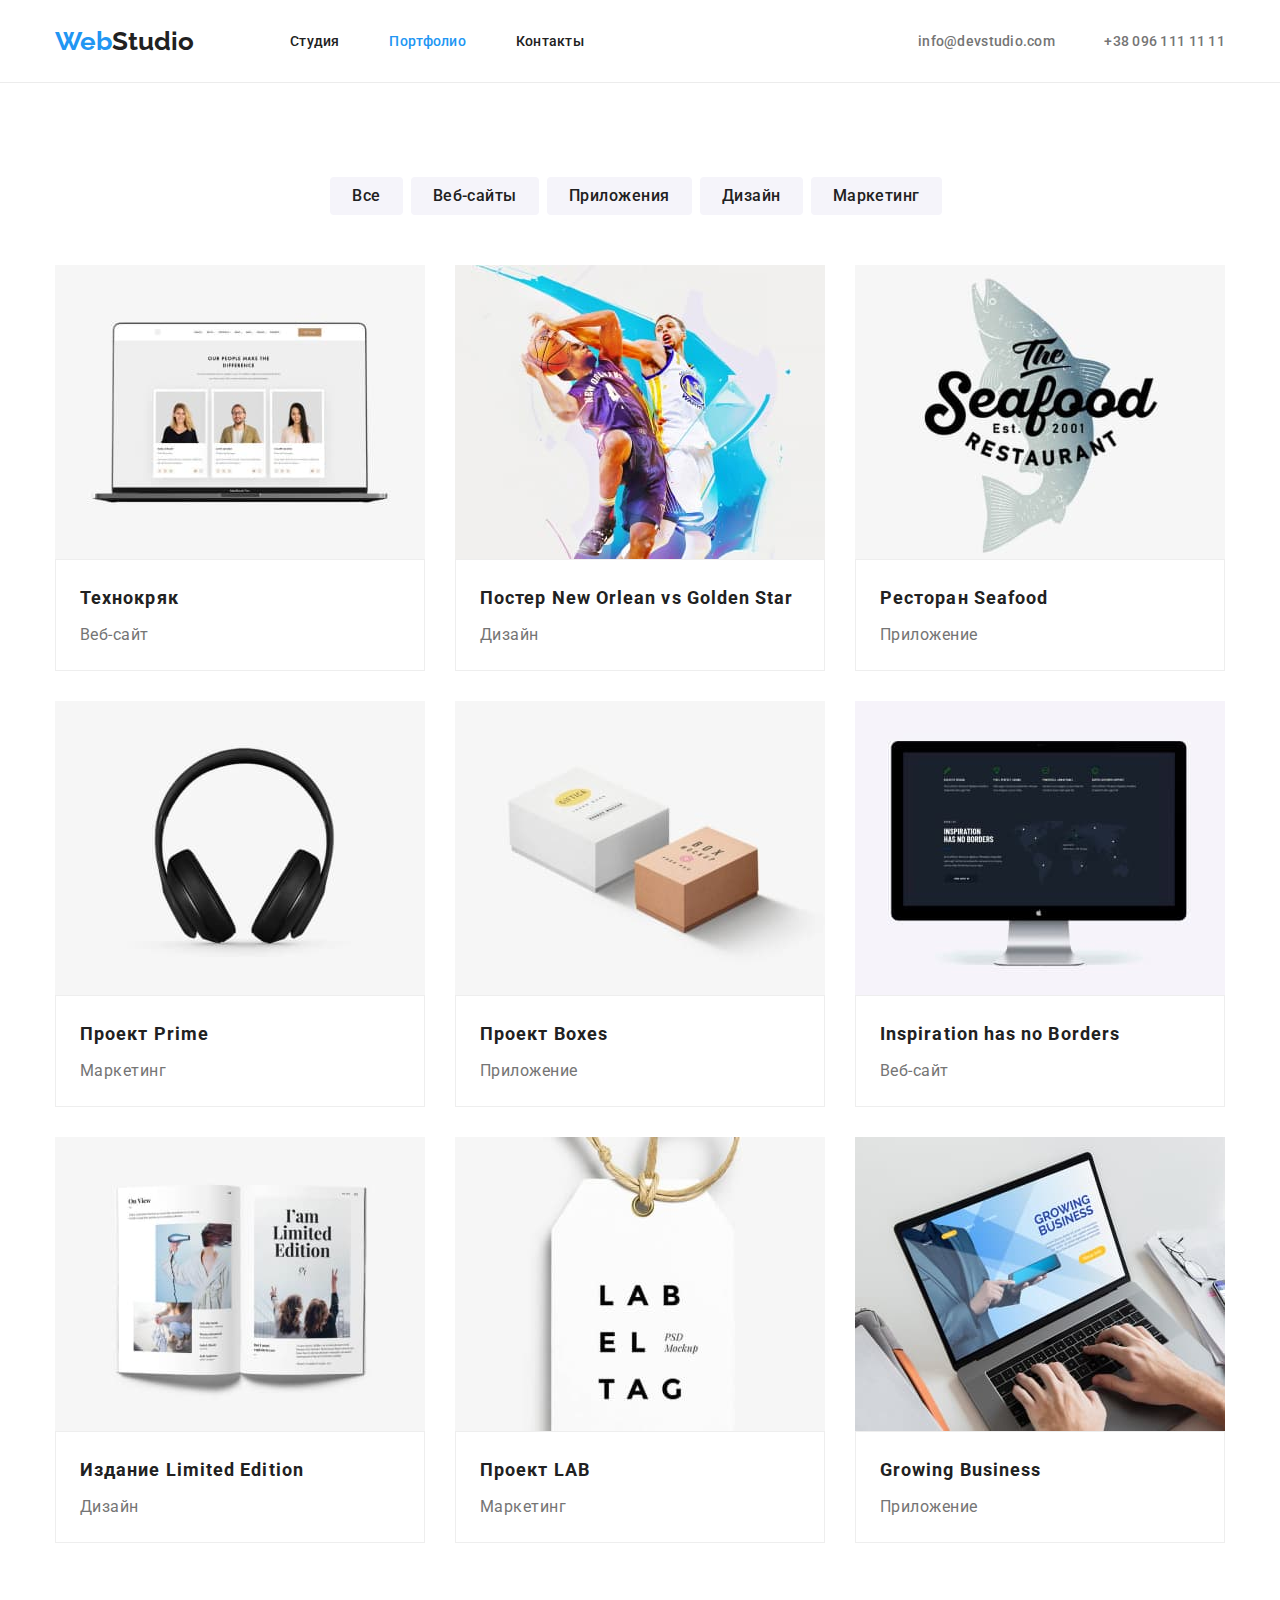
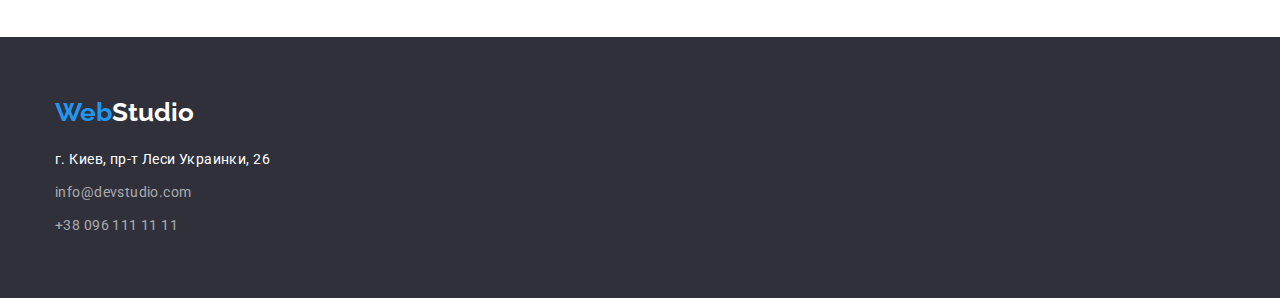
==== portfolio.html @ ea47c7c9 "copied  files to  repository" ====
<!DOCTYPE html>
 <html lang="en">
 <head>
    <meta charset="UTF-8">
    <meta http-equiv="X-UA-Compatible" content="IE=edge">
    <meta name="viewport" content="width=device-width, initial-scale=1.0">
    <title>Document</title>   
    <link rel="preconnect" href="https://fonts.gstatic.com">
    <link href="https://fonts.googleapis.com/css2?family=Raleway:wght@700&family=Roboto:wght@400;500;700;900&display=swap" rel="stylesheet">
    <link rel="stylesheet" href="https://cdnjs.cloudflare.com/ajax/libs/modern-normalize/1.0.0/modern-normalize.min.css">
    <link rel="stylesheet" href="./css/styles.css">
 </head>
 <body>
 <header>
    
    <div class="conteiner">
          <nav class="sait-nav"> 
             <a href="./index.html" class="logo"><span class="logo-web">Web</span>Studio</a>
         
          <ul class="sait-link">
            <li>
                <a href="./index.html" class="link">Студия</a>
             </li>
             <li>
                <a href="./portfolio.html" class="link active">Портфолио</a>
             </li>
             <li>
                <a href="" class="link">Контакты</a>
             </li>
          </ul>     
          <ul class="sait-contacts">
             <li>
                <a href="mail:info@devstudio.com" class="link mail">info@devstudio.com</a>
             </li>
             <li>
                <a href="tel:+380961111111" class="link phone" >+38 096 111 11 11</a>
             </li>
          </ul> 
    
       </nav>  
    </div>
     
 </header>
 <main>
     <!-- Выбор проектов -->
     <section class="portfolio">
         <div class="conteiner">
         <!-- <h2></h2> -->
          <ul class="filter">
             <li>
                <button type="button" class="btn ">Все</button>
             </li>
             <li>
                <button type="button" class="btn web">Веб-сайты</button>
             </li>
             <li>
                <button type="button" class="btn app ">Приложения</button>
             </li>
             <li>
                <button type="button"class="btn design" >Дизайн</button>
             </li>
             <li>
                <button type="button" class="btn market">Маркетинг</button>
             </li>
          </ul> 
         </div>  
         <!-- <h2></h2> -->
         <div class="conteiner">
         <ul class="project">
             <li class="projekt-choice">
                <article class="card">
                   <div class="card-thumb">
                      <img src="./images/project1.jpg" alt="проект 1" width="370">
                   </div>
                </article>
               <div class="card-content">                                   
                     <h3 class="portfolio-item">Технокряк</h3>
                     <p class="portfolio-text">Веб-сайт</p>                                   
               </div> 

               <li class="projekt-choice">
                  <article class="card">
                     <div class="card-thumb">
                        <img src="./images/project2.jpg" alt="проект2" width="370">
                     </div>
                  </article>
                 <div class="card-content">                                   
                   <h3 class="portfolio-item">Постер New Orlean vs Golden Star</h3>
                   <p class="portfolio-text">Дизайн</p>                                 
                 </div> 
                
                 <li class="projekt-choice">
                  <article class="card">
                     <div class="card-thumb">
                        <img src="./images/project3.jpg" alt="проект3" width="370">
                     </div>
                  </article>
                 <div class="card-content">                                   
                   <h3 class="portfolio-item">Ресторан Seafood</h3>
                   <p class="portfolio-text">Приложение</p>                             
                 </div> 

                 <li class="projekt-choice">
                  <article class="card">
                     <div class="card-thumb">
                        <img src="./images/project4.jpg" alt="проект4" width="370">
                     </div>
                  </article>
                 <div class="card-content">                                   
                  <h3 class="portfolio-item" >Проект Prime</h3>
                  <p class="portfolio-text">Маркетинг</p>                     
                 </div> 
              
                 <li class="projekt-choice">
                  <article class="card">
                     <div class="card-thumb">
                        <img src="./images/project5.jpg" alt="проект5" width="370">
                     </div>
                  </article>
                 <div class="card-content">                                   
                  <h3 class="portfolio-item">Проект Boxes</h3>
                  <p class="portfolio-text">Приложение</p>               
                 </div> 
            
                 <li class="projekt-choice">
                  <article class="card">
                     <div class="card-thumb">
                        <img src="./images/project6.jpg" alt="проект6" width="370">
                     </div>
                  </article>
                 <div class="card-content">                                   
                  <h3 class="portfolio-item">Inspiration has no Borders</h3>
                 <p class="portfolio-text">Веб-сайт</p>         
                 </div> 
             
                 <li class="projekt-choice">
                  <article class="card">
                     <div class="card-thumb">
                        <img src="./images/project7.jpg" alt="проект7" width="370">
                     </div>
                  </article>
                 <div class="card-content">                                   
                   <h3 class="portfolio-item">Издание Limited Edition</h3>
                   <p class="portfolio-text">Дизайн</p>    
                 </div> 
                
                 <li class="projekt-choice">
                  <article class="card">
                     <div class="card-thumb">
                        <img src="./images/project8.jpg" alt="проект8" width="370">
                     </div>
                  </article>
                 <div class="card-content">                                   
                   <h3 class="portfolio-item">Проект LAB</h3>
                   <p class="portfolio-text">Маркетинг</p>
                 </div> 
                
                 <li class="projekt-choice">
                  <article class="card">
                     <div class="card-thumb">
                        <img src="./images/project9.jpg" alt="проект9" width="370">
                     </div>
                  </article>
                 <div class="card-content">                                   
                  <h3 class="portfolio-item">Growing Business</h3>
                  <p class="portfolio-text" >Приложение</p>
                </div>                      
         </ul>
        </div>
      
     </section>
 </main>
 <!-- Контакты -->
 <footer class="footer"> 
         <div class="conteiner">
          <a href="./index.html" class="logo"><span class="logo-web">Web</span>Studio</a>                             
            <address > 
                <a href="" class="link contacts"> г. Киев, пр-т Леси Украинки, 26</a>
            </address> 
          <ul>
             <li>
               <a href="mail:info@devstudio.com" class="link mail">info@devstudio.com</a>
            </li>
            <li>
               <a href="tel:+380961111111" class="link phone">+38 096 111 11 11</a>
            </li>
          </ul>
         </div>                
 </footer>
 </body>
 </html>
---- css/styles.css ----
:root{
  --main-color-headers: #212121;
  --main-text-color:  #757575;
  --white-color: #FFFFFF;
  --team-filter-btn-bg: #F5F4FA; 
  --color-button-logo: #2196F3;
  --hero-footer-background: #2F303A; 
  --footer-phone-mail: rgba(255, 255, 255, 0.6);
  --color-studio: #0000;
  --card-content-border:  #EEEEEE;
      }       
  
 .html {
      box-sizing: border-box;
 }
 *,*::before,*::after{
      box-sizing: inherit;
 }
 *{
      margin: 0;
      padding: 0;
      list-style: none;      
 }

 /* свойства контейнера */
 .conteiner{  
      box-sizing: border-box;      
      width: 1200px;
      margin: 0 auto;
      padding: 0 15px;
       /* outline: 2px solid tomato ;    */
 }

 /* свойства body */
 body { 
      
      font-family: Roboto;
      font-style: normal;
      background-color: var(--white-color);
      color: var(--main-text-color);
 } 

 /* свойства для все ссылок */
 .link{
      color:inherit;
      text-decoration: none;            
      font-family: Roboto;
      font-style: normal;
      font-weight: 500;
      font-size: 14px;
      line-height: 1.143;
      letter-spacing: 0.02em;
      color: var(--main-color-headers);
 }

 /* свойства картинок */
 img{
      display: block;
      max-width: 100%;
      height: auto;
 }
 
 /* навигация */
   .sait-nav {  
      display: flex;
      align-items: center; 
      justify-content: space-between;          
 }

 header{
     border-bottom: 1px solid #ECECEC;
 }
  
  .sait-link{
       display: flex; 
       justify-content: space-between; 
      width: 294px;
      padding-top: 32px;
      padding-bottom: 32px;
      margin-left: 93px;
 }

 .sait-contacts{
       display: flex; 
      justify-content: space-between; 
      width: 307px;
      margin-left: 331px;
      padding-top: 32px;
      padding-bottom: 32px;
 }

 .sait-contacts .mail{
      font-family: Roboto;
      font-style: normal;
      font-weight: 500;
      font-size: 14px;
      line-height: 1.143;
      letter-spacing: 0.02em; 
      color: var(--main-text-color);    
 }

 .sait-contacts .phone{
      font-family: Roboto;
      font-style: normal;
      font-weight: 500;
      font-size: 14px;
      line-height: 1.143;
      letter-spacing: 0.02em; 
      color: var(--main-text-color);      
 }

 .active {
      color: var(--color-button-logo);
 }

 .link:hover, 
 .link:focus{
     color: var(--color-button-logo);
 } 

 /* Logo */ 
 .logo{
      font-family: Raleway;
      font-weight: bold;
      font-size: 26px;
      line-height: 1.192;
      color: var(--main-color-headers);
      text-decoration: none;
      color: var(color-studio);      
 }

 .logo-web{
      color: var(--color-button-logo);
 } 

 /* Hero section class="hero"*/
      .hero{
      background-color: var(--hero-footer-background);
      padding-bottom: 200px;
      padding-top: 200px;   
 }          
         
 .hero .title{  
      font-weight: 900;
      font-size: 44px;
      line-height: 1.363;
      width: 696px;      
      text-align: center;
      letter-spacing: 0.06em;
      text-transform: uppercase;
      color: var(--white-color);
      margin: 0 auto; 
      padding-bottom: 30px;                     
 }
 /* кнопка Заказать услугу */

 .button {      
      margin: 0 auto;
      font-family: Roboto;
      font-style: normal;
      font-weight: bold;
      font-size: 16px;
      line-height: 1.875;
      padding: 10px 32px; 
      display: flex;
      align-items: center;
      text-align: center;
      letter-spacing: 0.06em;
      background: var(--color-button-logo); 
      color: var(--white-color);
      box-shadow: 0px 4px 4px rgba(0, 0, 0, 0.15);
      border-radius: 4px;
      border: none;
 }  
 
 /* особенности  section class="feature"*/
  .feature{
      padding-top: 94px;      
 }

 .feature .content{
     display: flex; 
     justify-content: space-between;
 }

 .columns li:not(:last-child){
      margin-right: 30px;
 }

  .feature ul{
      display: flex;      
 }

 /* Особенности*/ 
 .feature-title{
      font-weight: bold;
      font-size: 14px;
      line-height: 1.172;
      letter-spacing: 0.03em;
      text-transform: uppercase;
      color: var(--main-color-headers);
      margin-bottom: 10px;
 }

 .feature-text{
      width: 270px;
      font-weight: normal;
      font-size: 14px;
      line-height: 1.714; 
      letter-spacing: 0.03em;   
 }

      /* Чем занимаемся */

  .box-img{
     display: flex;
     justify-content: space-between;
 } 

 .work{
       background: var(--feature-portfolio-work-bg); 
       padding-bottom: 94px; 
       padding-top: 94px; 
 }

  /* Команда */
 
 .team{
      background: var(--team-filter-btn-bg);
      padding-top: 94px;
       padding-bottom: 94px; 
 }

 .list-item{
      display: flex;
      justify-content: space-between;
 }

 .title{
      font-weight: bold;
      font-size: 36px;
      line-height: 1.167;
      text-align: center;
      letter-spacing: 0.03em;
      color: var(--main-color-headers);
      margin-bottom: 50px;
 } 

  .team .scorecard{
     background: var(--white-color);             
     box-shadow: 0px 1px 3px rgba(0, 0, 0, 0.12), 0px 1px 1px rgba(0, 0, 0, 0.14), 0px 2px 1px rgba(0, 0, 0, 0.2);
     border-radius: 0px 0px 4px 4px;     
 }

 .list-item .team-scorecard{
      margin-top: 30px;
      margin-bottom: 30px;
 }

 .team-member{
      font-weight: 500;
      font-size: 16px;
      line-height: 1.188;       
      letter-spacing: 0.03em;    
      color: var(--main-color-headers);
      text-align: center;     
 }

 .team-text{
      font-weight: normal;
      font-size: 16px;
      line-height: 1.187;
      letter-spacing: 0.03em;
      text-align: center;     
      margin-top: 10px;    
 }

      /* Контакты footer class="footer"*/
       
 .footer {            
      background: var(--hero-footer-background);  
      
       
 }

 .footer .conteiner{
      padding-top: 60px;
      padding-bottom: 60px;
      
      
 }

 .footer .logo{
      display: inline-block;     
      color: var(--white-color);
      
      margin-bottom: 20px;      
  }  

 .footer .mail{
      display: inline-block;
      
      font-weight: normal;
      font-size: 14px;
      line-height: 1.714;
      letter-spacing: 0.03em;
      color:  var(--footer-phone-mail);
      margin-top: 9px;
 }

 .footer .phone{
      display: inline-block;      
      font-weight: normal;
      font-size: 14px;
      line-height: 1.714;
      letter-spacing: 0.03em;
      color:  var(--footer-phone-mail);
      margin-top: 9px;
      
 }

  .contacts {  
      font-weight: normal;
      font-size: 14px;
      line-height: 1.714;     
      letter-spacing: 0.03em; 
      color: var(--white-color);       
 }

 .footer .link:hover,
 .footer .link:focus{
      color: var(--color-button-logo);
 }

  /* Выбор проектов */
  
  .btn{
      font-family: Roboto;
      font-style: normal;
      font-weight: 500;
      font-size: 16px;
      line-height: 1.625;
      text-align: center;
      letter-spacing: 0.03em;
      background: var(--team-filter-btn-bg);
      color: var(--main-color-headers); 
      padding: 6px 22px;
      cursor: pointer;  
      margin-right: 8px; 
      border: none;
      border-radius: 4px;   
  }

  .btn:hover, 
  .btn:focus{
     background: var(--color-button-logo);
     color: var(--white-color);
     box-shadow: 0px 3px 1px rgba(0, 0, 0, 0.1), 0px 1px 2px rgba(0, 0, 0, 0.08), 0px 2px 2px rgba(0, 0, 0, 0.12);
     

 } 

  .filter{
      margin-bottom: 50px; 
  }

  /* Проекты */ 
  .portfolio {
       padding-top: 94px;
       padding-bottom: 94px;
  }

  .portfolio .filter {
       display: flex;
       justify-content: center;                       
  }

  .project {
       padding: 0;
       margin: 0;
      display: flex;
      flex-wrap: wrap;
      margin-top: -30px;
      margin-left: -30px; 
       /* outline: 1px solid rgb(71, 255, 117);  */
 } 

 /*.project */ .projekt-choice{
       flex-basis: calc((100% - 90px) / 3);
      margin-left: 30px;
      margin-top: 30px;
       /* outline: 1px solid blue;  */
 }

.card-content{
      padding: 20px 24px;
      background-color: var(--white-color);
     border: 1px solid var(--card-content-border);  
}

 .portfolio-item{
      font-weight: bold;
      font-size: 18px;
      line-height: 2.000;
      letter-spacing: 0.06em;
      color: var(--main-color-headers);
 }

 .portfolio-text{
      font-weight: normal;
      font-size: 16px;
      line-height: 1.875;      
      letter-spacing: 0.03em;
      color: var(--main-text-color);
      margin-top: 4px;

 }
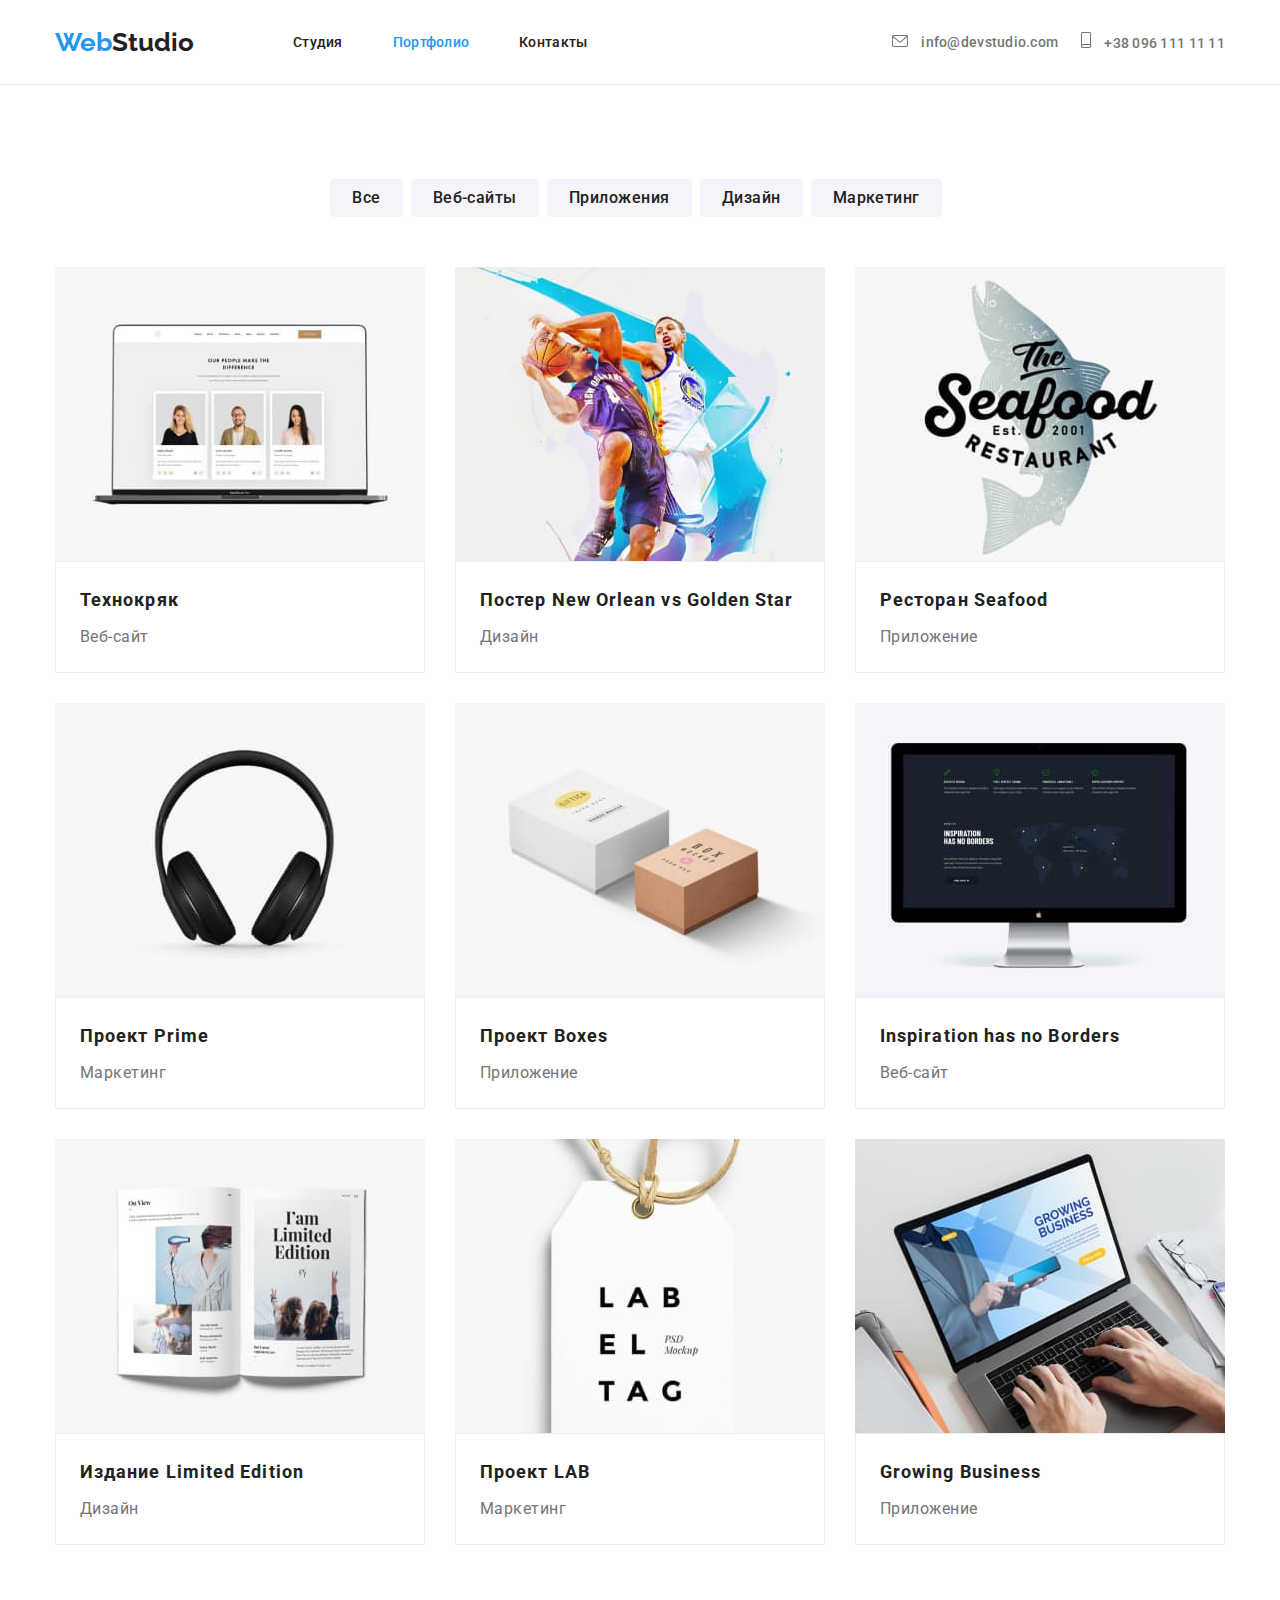
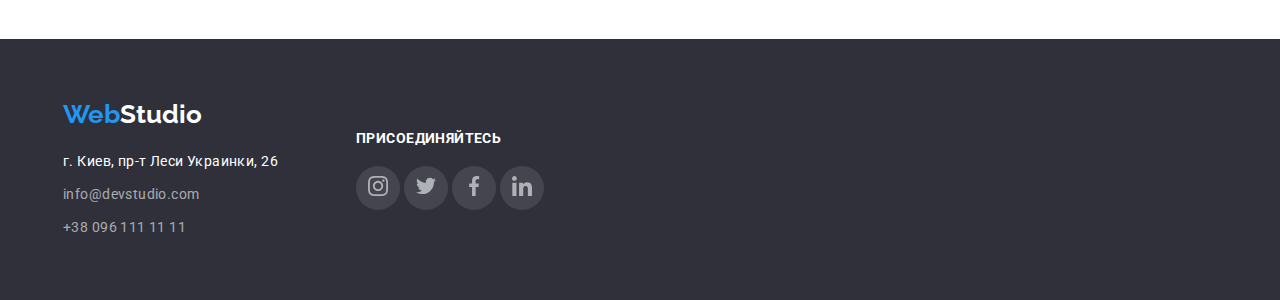
==== commit 165171c9: "иконки соцсети" ====
--- a/portfolio.html
+++ b/portfolio.html
@@ -29,13 +29,24 @@
              </li>
           </ul>     
           <ul class="sait-contacts">
-             <li>
-                <a href="mail:info@devstudio.com" class="link mail">info@devstudio.com</a>
-             </li>
-             <li>
-                <a href="tel:+380961111111" class="link phone" >+38 096 111 11 11</a>
-             </li>
-          </ul> 
+            <li >                                      
+                  <a href="mail:info@devstudio.com" class="link mail" >
+                   <svg class="connect icon-mail">
+                   <use href="./images/icon/sprite.svg#icon-mail"></use>
+                 </svg>
+                  info@devstudio.com</a>
+                 
+             </li>
+             <li>
+               
+                <a href="tel:+380961111111" class="link phone" >
+                 <svg class="connect icon-phone">
+                   <use href="./images/icon/sprite.svg#icon-phone"></use>
+                 </svg>
+                  +38 096 111 11 11</a>
+               
+            </li>
+        </ul>                 
     
        </nav>  
     </div>
@@ -172,20 +183,61 @@
  </main>
  <!-- Контакты -->
  <footer class="footer"> 
-         <div class="conteiner">
-          <a href="./index.html" class="logo"><span class="logo-web">Web</span>Studio</a>                             
-            <address > 
-                <a href="" class="link contacts"> г. Киев, пр-т Леси Украинки, 26</a>
-            </address> 
-          <ul>
-             <li>
-               <a href="mail:info@devstudio.com" class="link mail">info@devstudio.com</a>
-            </li>
-            <li>
-               <a href="tel:+380961111111" class="link phone">+38 096 111 11 11</a>
-            </li>
-          </ul>
-         </div>                
- </footer>
+   <div class="conteiner">
+     <div class="footer-nav">
+     <ul >
+    <a href="./index.html" class="logo"><span class="logo-web">Web</span>Studio</a>                             
+      <address class="address"> 
+          <a href="" class="link contacts"> г. Киев, пр-т Леси Украинки, 26</a>
+      </address> 
+    <ul class="footer-contacts">
+       <li>
+         <a href="mail:info@devstudio.com" class="link mail">info@devstudio.com</a>
+      </li>
+      <li>
+         <a href="tel:+380961111111" class="link phone">+38 096 111 11 11</a>
+      </li>
+    </ul>
+   </ul>
+ </div>
+   <div class="footer-join">
+   <ul class="join">
+     <h3 class="title-join">присоединяйтесь</h3>
+     <ul class="footer-social" >
+       <li>
+         
+         <a href="#">
+           <svg class="social">
+             <use href="./images/icon/sprite.svg#icon-instagram"></use>
+           </svg>
+         </a>
+       
+       </li>
+       <li>
+         <a href="#">
+           <svg class="social">
+             <use href="./images/icon/sprite.svg#icon-twitter"></use>
+           </svg>  
+         </a>
+       </li>
+       <li>
+         <a href="#">
+           <svg class="social">
+             <use href="./images/icon/sprite.svg#icon-facebook"></use>
+           </svg>  
+         </a>
+       </li>
+       <li>
+         <a href="#">
+           <svg class="social">
+             <use href="./images/icon/sprite.svg#icon-linkedin"></use>
+           </svg>
+         </a>
+       </li>
+     </ul>
+   </ul>
+ </div>
+   </div>                
+</footer>
  </body>
  </html>--- a/css/styles.css
+++ b/css/styles.css
@@ -4,10 +4,11 @@
   --white-color: #FFFFFF;
   --team-filter-btn-bg: #F5F4FA; 
   --color-button-logo: #2196F3;
-  --hero-footer-background: #2F303A; 
+  --hero-footer-background: #2f303a; 
   --footer-phone-mail: rgba(255, 255, 255, 0.6);
   --color-studio: #0000;
   --card-content-border:  #EEEEEE;
+  --company-social-color: #AFB1B8;
       }       
   
  .html {
@@ -63,10 +64,17 @@
  /* навигация */
    .sait-nav {  
       display: flex;
-      align-items: center; 
-      justify-content: space-between;          
- }
-
+       align-items: center; 
+      /* justify-content: space-between;            */
+             
+ }
+
+ /* .sait-nav:not(:last-child){
+      padding-right: 50px;
+ }
+  */
+ 
+ 
  header{
      border-bottom: 1px solid #ECECEC;
  }
@@ -79,16 +87,22 @@
       padding-bottom: 32px;
       margin-left: 93px;
  }
+ .sait-link li:not(:last-child){
+      margin-right: 50px;
+ }
 
  .sait-contacts{
-       display: flex; 
-      justify-content: space-between; 
-      width: 307px;
-      margin-left: 331px;
+      display: flex; 
+      align-items: center;
+      justify-content: space-between;       
+      width: 333px;  
+       margin-left: 305px; 
       padding-top: 32px;
       padding-bottom: 32px;
  }
-
+  .sait-contacts li:not(:last-child){
+      margin-right: 22px; } 
+ 
  .sait-contacts .mail{
       font-family: Roboto;
       font-style: normal;
@@ -96,7 +110,7 @@
       font-size: 14px;
       line-height: 1.143;
       letter-spacing: 0.02em; 
-      color: var(--main-text-color);    
+      color: var(--main-text-color);            
  }
 
  .sait-contacts .phone{
@@ -112,11 +126,16 @@
  .active {
       color: var(--color-button-logo);
  }
+ 
+ 
+ 
 
  .link:hover, 
  .link:focus{
      color: var(--color-button-logo);
  } 
+ 
+ 
 
  /* Logo */ 
  .logo{
@@ -126,7 +145,8 @@
       line-height: 1.192;
       color: var(--main-color-headers);
       text-decoration: none;
-      color: var(color-studio);      
+      color: var(color-studio); 
+      width: 145px;     
  }
 
  .logo-web{
@@ -134,11 +154,22 @@
  } 
 
  /* Hero section class="hero"*/
-      .hero{
-      background-color: var(--hero-footer-background);
+      
+  .hero{
+      /* background-position: center;
+      background-size: cover;     */
       padding-bottom: 200px;
-      padding-top: 200px;   
- }          
+      padding-top: 200px;  
+      max-width: 1600px;
+      max-height: 600px;
+      margin-left: auto;
+      margin-right: auto;
+       background: linear-gradient( rgba(47, 48, 58, 0.4)),;
+      background-image:  url(../images/hero.jpg);
+              
+       background-color: var(--hero-footer-background); 
+     
+ }
          
  .hero .title{  
       font-weight: 900;
@@ -200,6 +231,7 @@
       text-transform: uppercase;
       color: var(--main-color-headers);
       margin-bottom: 10px;
+      text-align: center;
  }
 
  .feature-text{
@@ -207,7 +239,8 @@
       font-weight: normal;
       font-size: 14px;
       line-height: 1.714; 
-      letter-spacing: 0.03em;   
+      letter-spacing: 0.03em; 
+      text-align: justify; 
  }
 
       /* Чем занимаемся */
@@ -226,12 +259,13 @@
   /* Команда */
  
  .team{
+     
       background: var(--team-filter-btn-bg);
       padding-top: 94px;
        padding-bottom: 94px; 
  }
 
- .list-item{
+ .list-item {
       display: flex;
       justify-content: space-between;
  }
@@ -274,59 +308,142 @@
       text-align: center;     
       margin-top: 10px;    
  }
+ .icons-list{
+      margin: 0 auto;
+      margin-top: 16px;
+      margin-bottom: 30px;
+      display: flex;
+      justify-content: center;
+     
+ }
+ .icons-list li{      
+      display: flex;
+      justify-content: center;
+      align-items: center;
+      background-color: inherit;
+      width: 44px;
+      height: 44px;   
+      border-radius: 50%;
+ }
+ .icons-list li:hover,
+ .icons-list li:focus{
+    fill: var(--white-color);
+ 
+    background-color:var(--color-button-logo) ;  
+ }
+ .social{
+      fill: var(--company-social-color);    
+     
+      width: 20px;
+      height: 20px;}
+
+ /* Постоянные клиенты */
+ .client{
+      padding-top: 94px;
+      padding-bottom: 94px;
+ }
+
+ 
+ .client-list{
+      display: flex;
+      justify-content: space-between;
+ }
+ .company-list{
+      width: 170px;
+      height: 92px;
+      border: 1px solid #AFB1B8;
+ }
+ .company{
+      width: 106px;
+      height: 60px;
+      align-items: center;
+      margin: 16px 32px;
+     
+ }
+
+ .company-list:not(:last-child){
+      margin-right: 30px;
+ }
+ 
+      
 
       /* Контакты footer class="footer"*/
        
- .footer {            
-      background: var(--hero-footer-background);  
+ .footer .conteiner{ 
+      display: flex;  
+      padding-top: 60px;
+      padding-bottom: 60px;        
+ }
+ .footer{
+     background: var(--hero-footer-background); 
+ }
+  .footer-nav{
+      display: flex;
+     justify-content: center;
+      width: 231px; 
+      margin-right: 70px;
+ } 
+   .footer-join{
+     display: flex;
+    justify-content: center;
+    align-items: center;
+ }
+ .footer-social li{
+      display: inline-flex;
+      justify-content: center;
+      align-items: center;
+      background-color: rgba(255, 255, 255, 0.1);
+      width: 44px;
+      height: 44px;   
+     border-radius: 50%;  
+ }
+ .footer-social li:hover,
+ .footer-social li:focus{
+      fill: var(--white-color);
+      background-color: var(--color-button-logo);
+ }
+
+ .title-join{
+      text-transform: uppercase;
+      color: var(--white-color);
+      font-weight: bold;
+      font-size: 14px;
+      line-height: 1.142;             
+      letter-spacing: 0.03em;
+      margin-bottom: 20px;
+ }
+ 
+ .footer .logo{
+   color: var(--white-color);      
+  }  
+ .footer .mail{
+     font-weight: normal;
+      font-size: 14px;
+      line-height: 1.714;
+      letter-spacing: 0.03em;
+      color:  var(--footer-phone-mail);
       
-       
- }
-
- .footer .conteiner{
-      padding-top: 60px;
-      padding-bottom: 60px;
-      
-      
- }
-
- .footer .logo{
-      display: inline-block;     
-      color: var(--white-color);
-      
-      margin-bottom: 20px;      
-  }  
-
- .footer .mail{
-      display: inline-block;
-      
+ }
+ .footer .phone{
       font-weight: normal;
       font-size: 14px;
       line-height: 1.714;
       letter-spacing: 0.03em;
-      color:  var(--footer-phone-mail);
-      margin-top: 9px;
- }
-
- .footer .phone{
-      display: inline-block;      
-      font-weight: normal;
-      font-size: 14px;
-      line-height: 1.714;
-      letter-spacing: 0.03em;
-      color:  var(--footer-phone-mail);
-      margin-top: 9px;
-      
- }
-
-  .contacts {  
+      color:  var(--footer-phone-mail);       
+ }  
+ .address{
+      margin-top: 20px;
+ }
+ .contacts {  
       font-weight: normal;
       font-size: 14px;
       line-height: 1.714;     
       letter-spacing: 0.03em; 
       color: var(--white-color);       
  }
-
+ .footer-contacts li{
+ margin-top: 9px;
+ }
  .footer .link:hover,
  .footer .link:focus{
       color: var(--color-button-logo);
@@ -350,16 +467,12 @@
       border: none;
       border-radius: 4px;   
   }
-
   .btn:hover, 
   .btn:focus{
      background: var(--color-button-logo);
      color: var(--white-color);
      box-shadow: 0px 3px 1px rgba(0, 0, 0, 0.1), 0px 1px 2px rgba(0, 0, 0, 0.08), 0px 2px 2px rgba(0, 0, 0, 0.12);
-     
-
- } 
-
+ } 
   .filter{
       margin-bottom: 50px; 
   }
@@ -369,12 +482,10 @@
        padding-top: 94px;
        padding-bottom: 94px;
   }
-
   .portfolio .filter {
        display: flex;
        justify-content: center;                       
   }
-
   .project {
        padding: 0;
        margin: 0;
@@ -385,19 +496,17 @@
        /* outline: 1px solid rgb(71, 255, 117);  */
  } 
 
- /*.project */ .projekt-choice{
+ .projekt-choice{
        flex-basis: calc((100% - 90px) / 3);
       margin-left: 30px;
       margin-top: 30px;
        /* outline: 1px solid blue;  */
  }
-
 .card-content{
       padding: 20px 24px;
       background-color: var(--white-color);
      border: 1px solid var(--card-content-border);  
 }
-
  .portfolio-item{
       font-weight: bold;
       font-size: 18px;
@@ -405,7 +514,6 @@
       letter-spacing: 0.06em;
       color: var(--main-color-headers);
  }
-
  .portfolio-text{
       font-weight: normal;
       font-size: 16px;
@@ -413,6 +521,32 @@
       letter-spacing: 0.03em;
       color: var(--main-text-color);
       margin-top: 4px;
-
- }
- 
+ }
+ 
+ .icon-mail{
+  /* fill:  var(--main-text-color); */
+  fill: currentColor;
+    width: 16px;
+    height: 12px;
+    margin-right: 10px;    
+}
+         
+
+ .connect:hover,
+ .connect:focus{
+     Fill: var(--color-button-logo) ;      
+}
+.company{
+     fill: var(--company-social-color);
+}
+ .company:hover,
+ .company:focus{
+     fill: var(--color-button-logo);
+ }
+ .icon-phone {
+     width: 10px;
+     height: 16px;  
+     /* fill:  var(--main-text-color); */
+     fill: currentColor;
+     margin-right: 10px;
+ }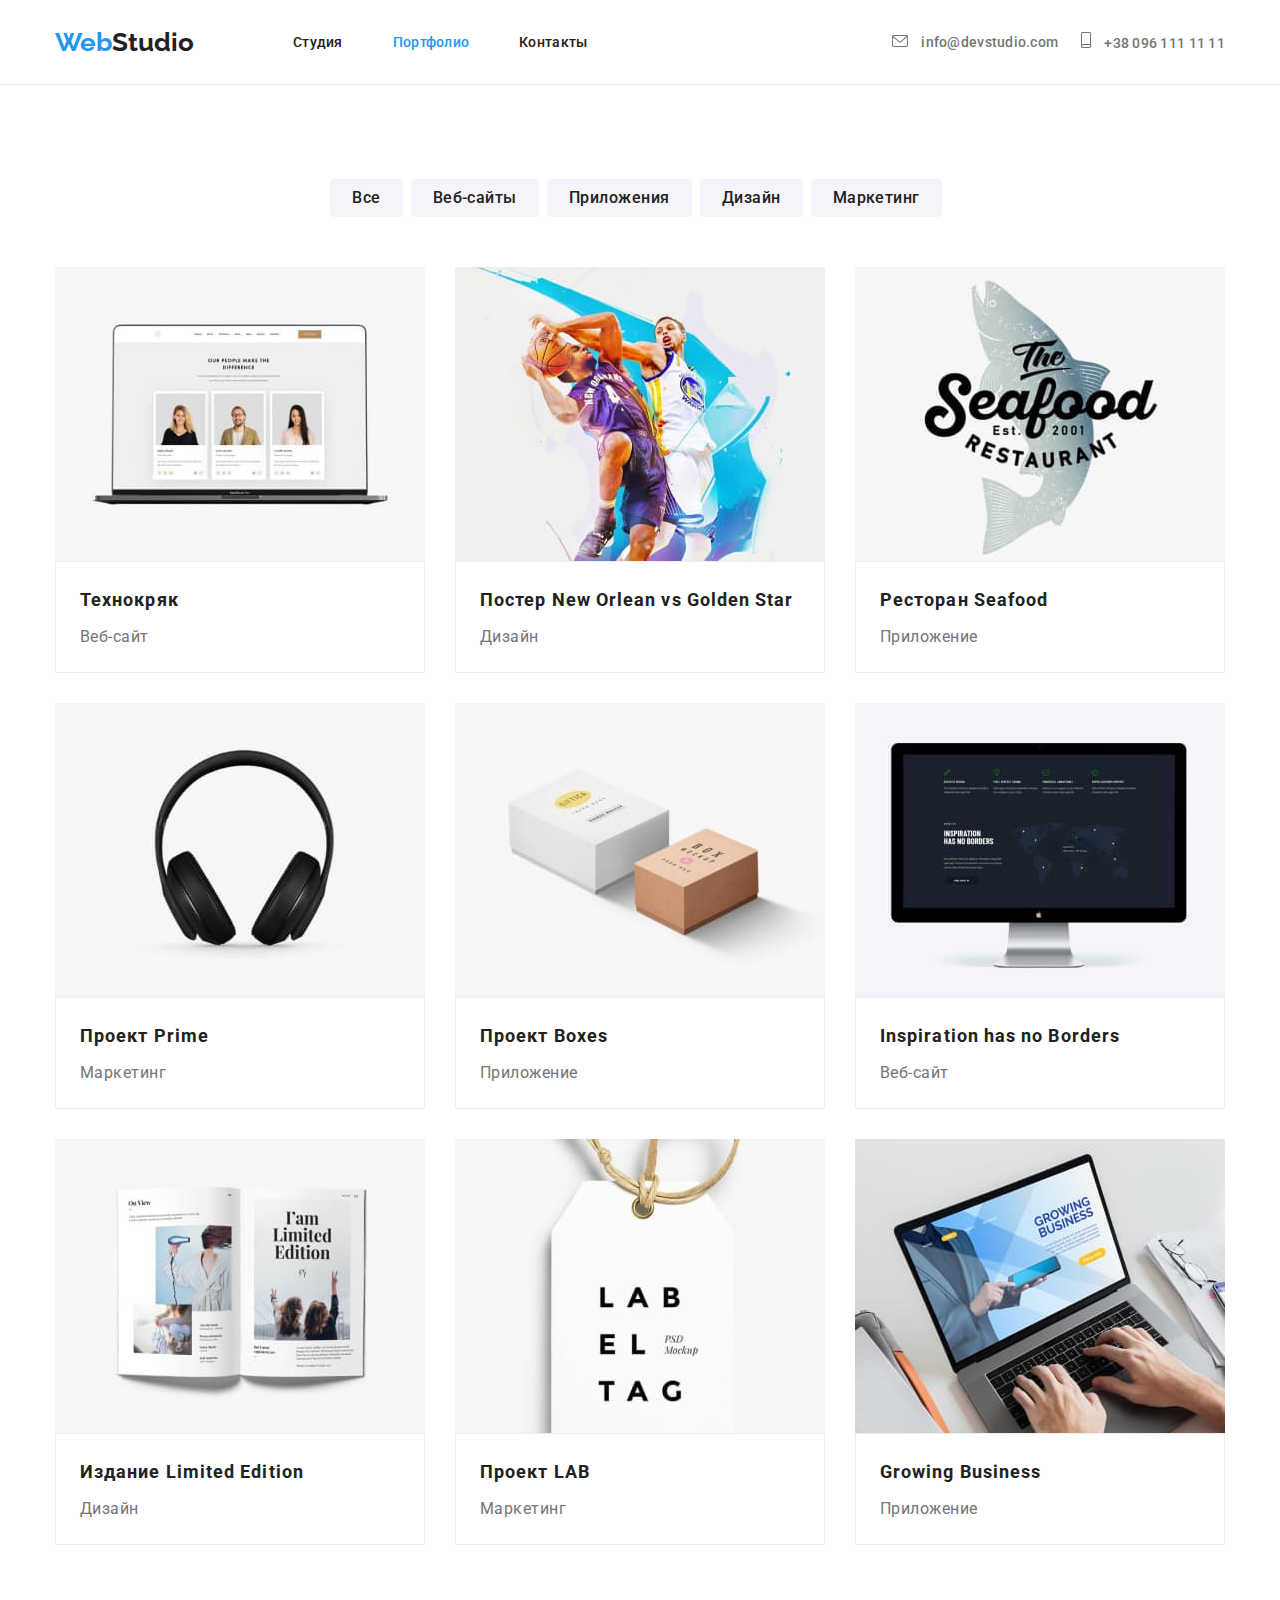
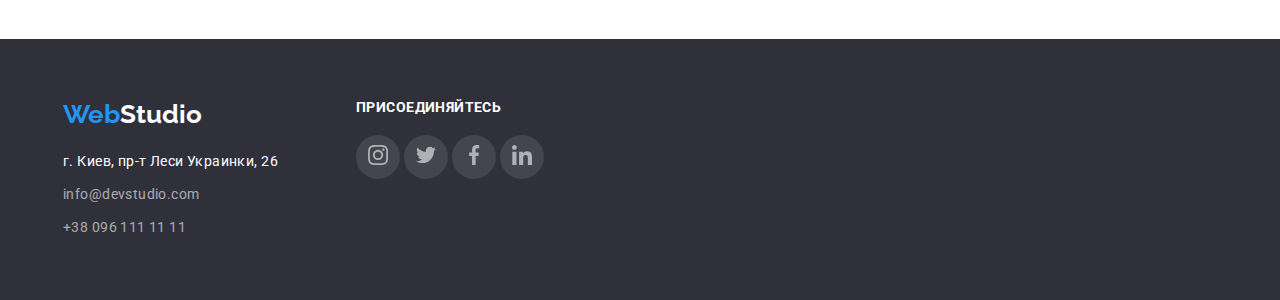
==== commit 012f00ed: "прописала классы ссылкам" ====
--- a/portfolio.html
+++ b/portfolio.html
@@ -206,7 +206,7 @@
      <ul class="footer-social" >
        <li>
          
-         <a href="#">
+         <a href="#" class="social-svg">
            <svg class="social">
              <use href="./images/icon/sprite.svg#icon-instagram"></use>
            </svg>
@@ -214,21 +214,21 @@
        
        </li>
        <li>
-         <a href="#">
+         <a href="#" class="social-svg">
            <svg class="social">
              <use href="./images/icon/sprite.svg#icon-twitter"></use>
            </svg>  
          </a>
        </li>
        <li>
-         <a href="#">
+         <a href="#" class="social-svg">
            <svg class="social">
              <use href="./images/icon/sprite.svg#icon-facebook"></use>
            </svg>  
          </a>
        </li>
        <li>
-         <a href="#">
+         <a href="#" class="social-svg">
            <svg class="social">
              <use href="./images/icon/sprite.svg#icon-linkedin"></use>
            </svg>
--- a/css/styles.css
+++ b/css/styles.css
@@ -90,6 +90,9 @@
  .sait-link li:not(:last-child){
       margin-right: 50px;
  }
+ .active {
+     color: var(--color-button-logo);
+}
 
  .sait-contacts{
       display: flex; 
@@ -122,21 +125,28 @@
       letter-spacing: 0.02em; 
       color: var(--main-text-color);      
  }
-
- .active {
-      color: var(--color-button-logo);
- }
- 
- 
- 
-
+ .icon-mail{
+     fill: currentColor;
+     width: 16px;
+     height: 12px;
+     margin-right: 10px;    
+ }     
+ .icon-phone {
+      width: 10px;
+      height: 16px; 
+      fill: currentColor;
+      margin-right: 10px;
+ }
+ .connect:hover,
+ .connect:focus{
+    Fill: var(--color-button-logo) ;      
+ }
+  
  .link:hover, 
  .link:focus{
      color: var(--color-button-logo);
  } 
- 
- 
-
+  
  /* Logo */ 
  .logo{
       font-family: Raleway;
@@ -156,18 +166,17 @@
  /* Hero section class="hero"*/
       
   .hero{
-      /* background-position: center;
-      background-size: cover;     */
+       /* background-position: center; */
+      background-size: cover;     
       padding-bottom: 200px;
       padding-top: 200px;  
       max-width: 1600px;
       max-height: 600px;
       margin-left: auto;
       margin-right: auto;
-       background: linear-gradient( rgba(47, 48, 58, 0.4)),;
-      background-image:  url(../images/hero.jpg);
-              
-       background-color: var(--hero-footer-background); 
+      background-image:linear-gradient(to right, rgba(48, 58, 47, 0.4), rgba(47, 48, 58, 0.4)), url(../images/hero.jpg);
+                 
+      background-color: var(--hero-footer-background); 
      
  }
          
@@ -316,34 +325,13 @@
       justify-content: center;
      
  }
- .icons-list li{      
-      display: flex;
-      justify-content: center;
-      align-items: center;
-      background-color: inherit;
-      width: 44px;
-      height: 44px;   
-      border-radius: 50%;
- }
- .icons-list li:hover,
- .icons-list li:focus{
-    fill: var(--white-color);
- 
-    background-color:var(--color-button-logo) ;  
- }
- .social{
-      fill: var(--company-social-color);    
-     
-      width: 20px;
-      height: 20px;}
+  
 
  /* Постоянные клиенты */
  .client{
       padding-top: 94px;
       padding-bottom: 94px;
- }
-
- 
+ } 
  .client-list{
       display: flex;
       justify-content: space-between;
@@ -357,10 +345,15 @@
       width: 106px;
       height: 60px;
       align-items: center;
-      margin: 16px 32px;
-     
- }
-
+      margin: 16px 32px;    
+ }
+ .company{
+     fill: var(--company-social-color);
+ }
+ .company:hover,
+ .company:focus{
+     fill: var(--color-button-logo);
+ }
  .company-list:not(:last-child){
       margin-right: 30px;
  }
@@ -386,22 +379,9 @@
    .footer-join{
      display: flex;
     justify-content: center;
-    align-items: center;
- }
- .footer-social li{
-      display: inline-flex;
-      justify-content: center;
-      align-items: center;
-      background-color: rgba(255, 255, 255, 0.1);
-      width: 44px;
-      height: 44px;   
-     border-radius: 50%;  
- }
- .footer-social li:hover,
- .footer-social li:focus{
-      fill: var(--white-color);
-      background-color: var(--color-button-logo);
- }
+   
+ }
+ 
 
  .title-join{
       text-transform: uppercase;
@@ -521,32 +501,64 @@
       letter-spacing: 0.03em;
       color: var(--main-text-color);
       margin-top: 4px;
- }
- 
- .icon-mail{
-  /* fill:  var(--main-text-color); */
-  fill: currentColor;
-    width: 16px;
-    height: 12px;
-    margin-right: 10px;    
+ }  
+ .icons-list .icons-card{      
+     display: flex;
+     justify-content: center;
+     align-items: center;
+     background-color: inherit;
+     width: 44px;
+     height: 44px;   
+     border-radius: 50%;
 }
-         
-
- .connect:hover,
- .connect:focus{
-     Fill: var(--color-button-logo) ;      
+  .icons-list .icons-card:hover,
+  .icons-list .icons-card:focus{
+   fill: var(--white-color);
+    background-color:var(--color-button-logo) ;  
+ }  
+ .social{
+     fill: var(--company-social-color);     
+      width: 20px;
+     height: 20px; 
 }
-.company{
-     fill: var(--company-social-color);
-}
- .company:hover,
- .company:focus{
-     fill: var(--color-button-logo);
- }
- .icon-phone {
-     width: 10px;
-     height: 16px;  
-     /* fill:  var(--main-text-color); */
-     fill: currentColor;
-     margin-right: 10px;
- }+
+
+  .footer-social li{
+     display: inline-flex;
+     justify-content: center;
+     align-items: center;
+      background-color: rgba(255, 255, 255, 0.1);
+     width: 44px;
+     height: 44px;   
+    border-radius: 50%;   
+} 
+ .footer-social li:hover,
+ .footer-social li:focus{
+     fill: var(--white-color);
+     background-color: var(--color-button-logo);
+}      
+ 
+      
+
+     /* .list-social .social-svg:hover,
+     .list-social .social-svg:focus{
+          fill: var(--white-color);
+         background-color:var(--color-button-logo) ;  
+     } */
+     
+
+       /* .list-social .social-svg{
+           display: inline-flex;
+          justify-content: center;
+          align-items: center; 
+          background-color: rgba(255, 255, 255, 0.1);
+          width: 44px;
+          height: 44px;   
+         border-radius: 50%;  
+      }  */
+
+         .social-svg:hover,
+       .social-svg:focus{
+           fill: #FFFFFF;
+           background-color:var(--color-button-logo) ;  
+      }   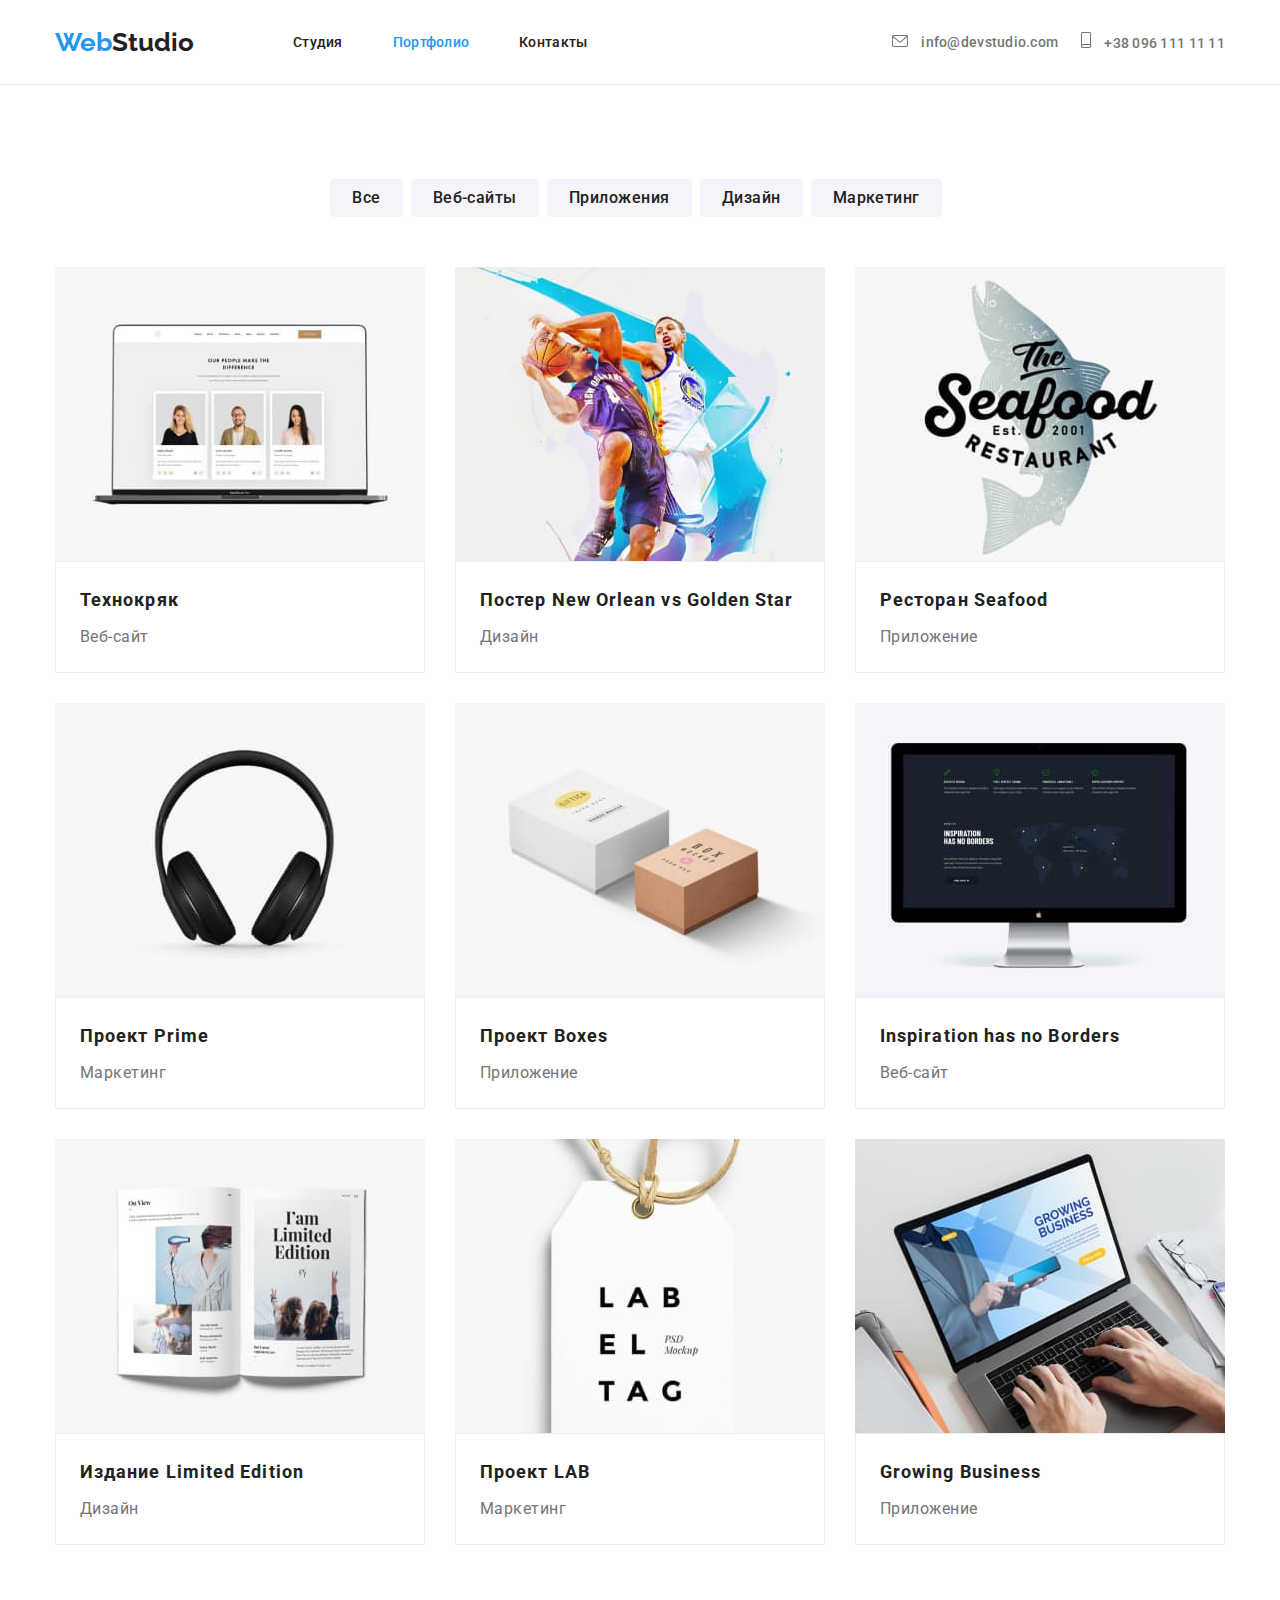
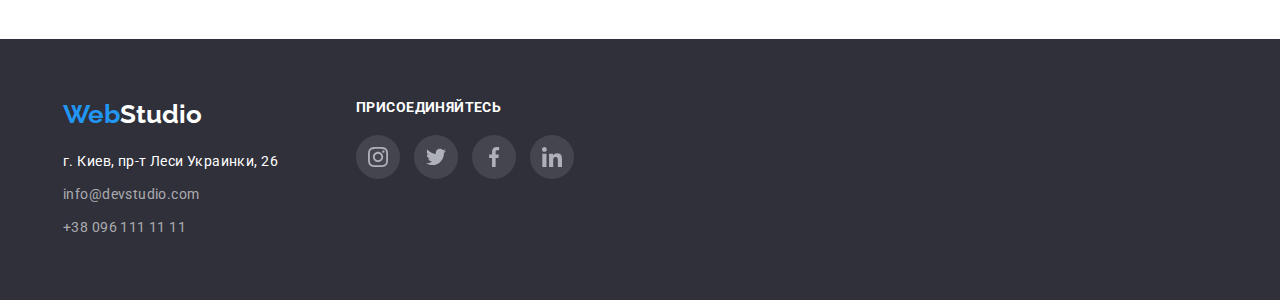
==== commit af260039: "home work4 correction" ====
--- a/portfolio.html
+++ b/portfolio.html
@@ -204,7 +204,7 @@
    <ul class="join">
      <h3 class="title-join">присоединяйтесь</h3>
      <ul class="footer-social" >
-       <li>
+       <li class="list-social">
          
          <a href="#" class="social-svg">
            <svg class="social">
@@ -213,21 +213,21 @@
          </a>
        
        </li>
-       <li>
+       <li class="list-social">
          <a href="#" class="social-svg">
            <svg class="social">
              <use href="./images/icon/sprite.svg#icon-twitter"></use>
            </svg>  
          </a>
        </li>
-       <li>
+       <li class="list-social">
          <a href="#" class="social-svg">
            <svg class="social">
              <use href="./images/icon/sprite.svg#icon-facebook"></use>
            </svg>  
          </a>
        </li>
-       <li>
+       <li class="list-social">
          <a href="#" class="social-svg">
            <svg class="social">
              <use href="./images/icon/sprite.svg#icon-linkedin"></use>
--- a/css/styles.css
+++ b/css/styles.css
@@ -322,8 +322,27 @@
       margin-top: 16px;
       margin-bottom: 30px;
       display: flex;
-      justify-content: center;
-     
+      justify-content: center;   
+ }
+ .icons-list .icons-card{      
+     display: flex;
+     justify-content: center;
+     align-items: center;    
+}   
+ .icons-ref{
+     display: inline-flex;
+     justify-content: center;
+     align-items: center; 
+     background-color: inherit;
+     fill: var(--company-social-color);   
+     width: 44px;
+     height: 44px;   
+     border-radius: 50%;
+ }
+ .icons-ref:hover,
+ .icons-ref:focus{
+     fill: #FFFFFF;
+      background-color:var(--color-button-logo) ;  
  }
   
 
@@ -336,7 +355,8 @@
       display: flex;
       justify-content: space-between;
  }
- .company-list{
+ .client-company{
+      display: flex;
       width: 170px;
       height: 92px;
       border: 1px solid #AFB1B8;
@@ -345,7 +365,8 @@
       width: 106px;
       height: 60px;
       align-items: center;
-      margin: 16px 32px;    
+      margin: 16px 32px;
+      border: none;    
  }
  .company{
      fill: var(--company-social-color);
@@ -354,12 +375,14 @@
  .company:focus{
      fill: var(--color-button-logo);
  }
+ .client-company:hover,
+ .client-company:focus{
+      border: 1px solid var(--color-button-logo);
+ }
  .company-list:not(:last-child){
       margin-right: 30px;
  }
- 
-      
-
+       
       /* Контакты footer class="footer"*/
        
  .footer .conteiner{ 
@@ -378,11 +401,8 @@
  } 
    .footer-join{
      display: flex;
-    justify-content: center;
-   
- }
- 
-
+    justify-content: center;   
+ } 
  .title-join{
       text-transform: uppercase;
       color: var(--white-color);
@@ -391,18 +411,45 @@
       line-height: 1.142;             
       letter-spacing: 0.03em;
       margin-bottom: 20px;
- }
- 
+ } 
+ .social{     
+     width: 20px;
+     height: 20px; 
+}
+ .footer-social .list-social{
+    display: inline-flex;
+    justify-content: center;
+    align-items: center;
+ }
+
+.social-svg:hover,
+.social-svg:focus{
+     fill: var(--white-color);
+     background-color:var(--color-button-logo) ;  
+} 
+.list-social:not(:last-child){
+     margin-right: 10px;
+}
+
+.social-svg{
+      display: inline-flex;
+     justify-content: center;
+     align-items: center; 
+     background-color: rgba(255, 255, 255, 0.1);
+     fill: var(--company-social-color);   
+     width: 44px;
+     height: 44px;   
+    border-radius: 50%; 
+}  
  .footer .logo{
    color: var(--white-color);      
-  }  
+ }  
  .footer .mail{
      font-weight: normal;
       font-size: 14px;
       line-height: 1.714;
       letter-spacing: 0.03em;
-      color:  var(--footer-phone-mail);
-      
+      color:  var(--footer-phone-mail);     
  }
  .footer .phone{
       font-weight: normal;
@@ -502,63 +549,5 @@
       color: var(--main-text-color);
       margin-top: 4px;
  }  
- .icons-list .icons-card{      
-     display: flex;
-     justify-content: center;
-     align-items: center;
-     background-color: inherit;
-     width: 44px;
-     height: 44px;   
-     border-radius: 50%;
-}
-  .icons-list .icons-card:hover,
-  .icons-list .icons-card:focus{
-   fill: var(--white-color);
-    background-color:var(--color-button-logo) ;  
- }  
- .social{
-     fill: var(--company-social-color);     
-      width: 20px;
-     height: 20px; 
-}
-
-
-  .footer-social li{
-     display: inline-flex;
-     justify-content: center;
-     align-items: center;
-      background-color: rgba(255, 255, 255, 0.1);
-     width: 44px;
-     height: 44px;   
-    border-radius: 50%;   
-} 
- .footer-social li:hover,
- .footer-social li:focus{
-     fill: var(--white-color);
-     background-color: var(--color-button-logo);
-}      
- 
-      
-
-     /* .list-social .social-svg:hover,
-     .list-social .social-svg:focus{
-          fill: var(--white-color);
-         background-color:var(--color-button-logo) ;  
-     } */
-     
-
-       /* .list-social .social-svg{
-           display: inline-flex;
-          justify-content: center;
-          align-items: center; 
-          background-color: rgba(255, 255, 255, 0.1);
-          width: 44px;
-          height: 44px;   
-         border-radius: 50%;  
-      }  */
-
-         .social-svg:hover,
-       .social-svg:focus{
-           fill: #FFFFFF;
-           background-color:var(--color-button-logo) ;  
-      }   + 
+ 